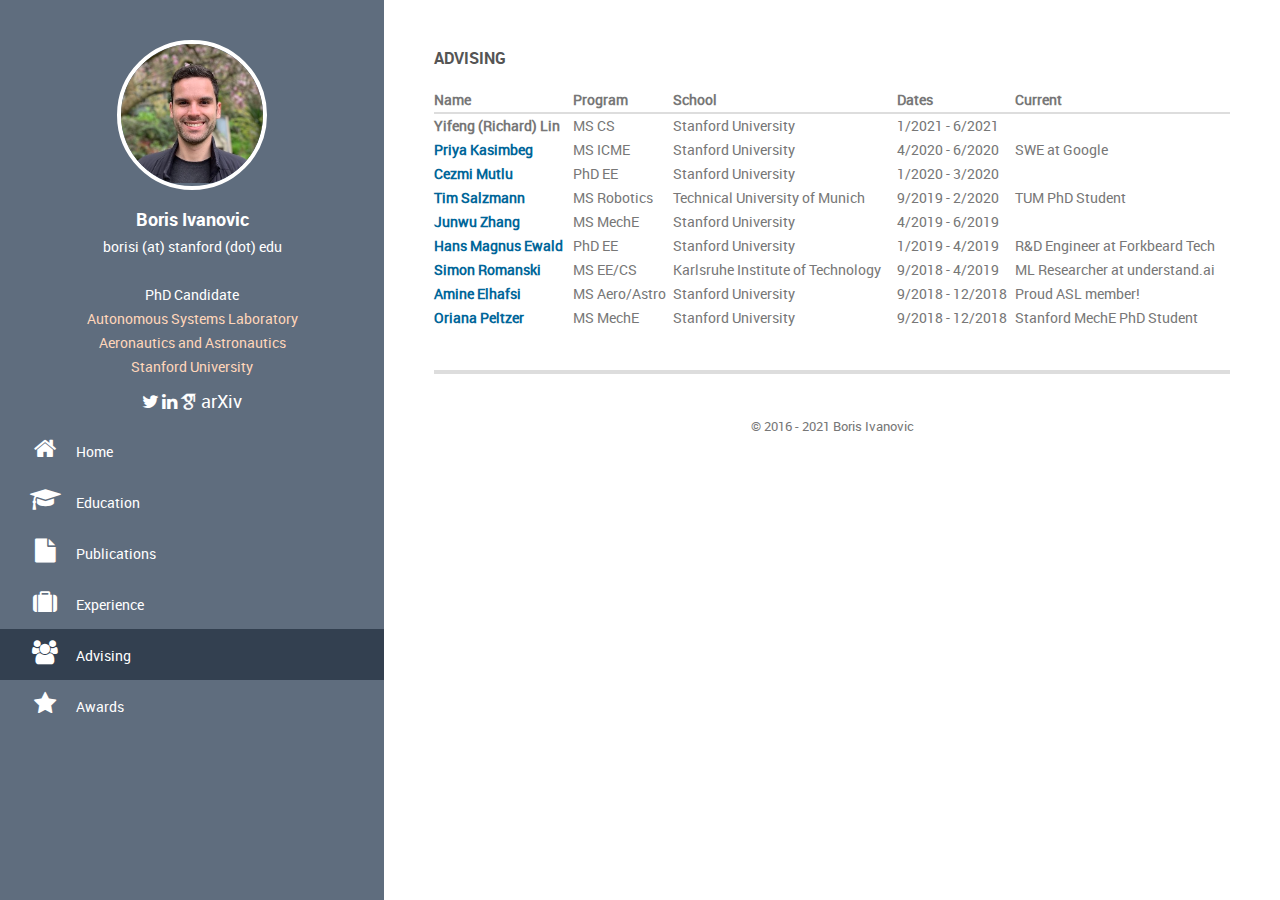
==== advising.html @ b4124443 "Updates before NVIDIA application." ====
<!DOCTYPE html>
<!--[if lt IE 7]>      <html class="no-js lt-ie9 lt-ie8 lt-ie7"> <![endif]-->
<!--[if IE 7]>         <html class="no-js lt-ie9 lt-ie8"> <![endif]-->
<!--[if IE 8]>         <html class="no-js lt-ie9"> <![endif]-->
<!--[if gt IE 8]><!--> <html class="no-js"> <!--<![endif]-->
    <head>
        <meta charset="utf-8">
        <meta http-equiv="X-UA-Compatible" content="IE=edge">
        <title>Boris Ivanovic | Advising</title>
        <meta name="description" content="">
        <!--
    	Volton Template
    	http://www.templatemo.com/tm-441-volton
        -->
        <meta name="viewport" content="width=device-width, initial-scale=1">

        <link rel="stylesheet" href="css/normalize.css">
        <link rel="stylesheet" href="css/font-awesome.css">
        <link rel="stylesheet" href="css/academicons.css">
        <link rel="stylesheet" href="css/bootstrap.min.css">
        <link rel="stylesheet" href="css/templatemo-style.css">

        <link rel="apple-touch-icon" sizes="180x180" href="/apple-touch-icon.png?v=9ByQ8gbazn">
        <link rel="icon" type="image/png" sizes="32x32" href="/favicon-32x32.png?v=9ByQ8gbazn">
        <link rel="icon" type="image/png" sizes="16x16" href="/favicon-16x16.png?v=9ByQ8gbazn">
        <link rel="manifest" href="/manifest.json?v=9ByQ8gbazn">
        <link rel="mask-icon" href="/safari-pinned-tab.svg?v=9ByQ8gbazn" color="#8c1515">
        <link rel="shortcut icon" href="/favicon.ico?v=9ByQ8gbazn">
        <meta name="msapplication-TileColor" content="#8c1515">
        <meta name="msapplication-TileImage" content="/mstile-144x144.png?v=9ByQ8gbazn">
        <meta name="theme-color" content="#ffffff">

        <script src="js/vendor/modernizr-2.6.2.min.js"></script>
        <script>
            (function(i,s,o,g,r,a,m){i['GoogleAnalyticsObject']=r;i[r]=i[r]||function(){
            (i[r].q=i[r].q||[]).push(arguments)},i[r].l=1*new Date();a=s.createElement(o),
            m=s.getElementsByTagName(o)[0];a.async=1;a.src=g;m.parentNode.insertBefore(a,m)
            })(window,document,'script','https://www.google-analytics.com/analytics.js','ga');

            ga('create', 'UA-88631709-1', 'auto');
            ga('send', 'pageview');
        </script>
    </head>
    <body>
        <!--[if lt IE 7]>
            <p class="browsehappy">You are using an <strong>outdated</strong> browser. Please <a href="http://browsehappy.com/">upgrade your browser</a> to improve your experience.</p>
        <![endif]-->

        <div class="responsive-header visible-xs visible-sm">
            <div class="container">
                <div class="row" style="margin-right: 0px">
                    <div class="col-md-12">
                        <div class="top-section">
                            <div class="profile-image">
                                <img src="img/profile.jpg" alt="Boris">
                            </div>
                            <div class="profile-content">
                                <h3 class="profile-title">Boris Ivanovic</h3>
                                <p class="profile-description">borisi (at) stanford (dot) edu</p>
                                <p class="profile-description">Aero/Astro PhD Candidate @ Stanford University</p>
                                <div class="social-icons">
                                    <ul>
                                        <li><a href="https://twitter.com/iamborisi" target="_blank"><i class="fa fa-twitter"></i></a></li>
                                        <li><a href="https://www.linkedin.com/in/boris-ivanovic-a3103064" target="_blank"><i class="fa fa-linkedin"></i></a></li>
                                        <li><a href="https://scholar.google.com/citations?user=ey9AQcEAAAAJ" target="_blank"><i class="ai ai-google-scholar"></i></a></li>
                                        <li><a href="https://arxiv.org/a/ivanovic_b_1" target="_blank">arXiv</a></li>
                                    </ul>
                                </div> <!-- .social-icons -->
                            </div>
                        </div>
                    </div>
                </div>
                <a href="#" class="toggle-menu"><i class="fa fa-bars"></i></a>
                <div class="main-navigation responsive-menu">
                    <ul class="navigation">
                        <li><a href="index.html"><i class="fa fa-home fa-fw"></i>Home</a></li>
                        <li><a href="education.html"><i class="fa fa-graduation-cap fa-fw"></i>Education</a></li>
                        <li><a href="publications.html"><i class="fa fa-file fa-fw"></i>Publications</a></li>
                        <li><a href="experience.html"><i class="fa fa-suitcase fa-fw"></i>Experience</a></li>
                        <li><a href="advising.html"><i class="fa fa-users fa-fw"></i>Advising</a></li>
                        <li><a href="awards.html"><i class="fa fa-star fa-fw"></i>Awards</a></li>
                    </ul>
                </div>
            </div>
        </div>

        <!-- SIDEBAR -->
        <div class="sidebar-menu hidden-xs hidden-sm">
            <div class="top-section">
                <div class="profile-image">
                    <img src="img/profile.jpg" alt="Boris">
                </div>
                <h3 class="profile-title">Boris Ivanovic</h3>
                <p class="profile-description">borisi (at) stanford (dot) edu</p>
                <p class="profile-description"><br /></p>
                <p class="profile-description">PhD Candidate</p>
                <p class="profile-description"><a href="http://asl.stanford.edu/" target="_blank">Autonomous Systems Laboratory</a></p>
                <p class="profile-description"><a href="https://aa.stanford.edu" target="_blank">Aeronautics and Astronautics</a></p>
                <p class="profile-description"><a href="https://www.stanford.edu" target="_blank">Stanford University</a></p>
            </div> <!-- top-section -->
            <div class="social-icons">
                <ul>
                    <li><a href="https://twitter.com/iamborisi" target="_blank"><i class="fa fa-twitter"></i></a></li>
                    <li><a href="https://www.linkedin.com/in/boris-ivanovic-a3103064" target="_blank"><i class="fa fa-linkedin"></i></a></li>
                    <li><a href="https://scholar.google.com/citations?user=ey9AQcEAAAAJ" target="_blank"><i class="ai ai-google-scholar"></i></a></li>
                    <li><a href="https://arxiv.org/a/ivanovic_b_1" target="_blank">arXiv</a></li>
                </ul>
            </div> <!-- .social-icons -->
            <div class="main-navigation">
                <ul class="navigation">
                    <li><a href="index.html"><i class="fa fa-home fa-fw"></i>Home</a></li>
                    <li><a href="education.html"><i class="fa fa-graduation-cap fa-fw"></i>Education</a></li>
                    <li><a href="publications.html"><i class="fa fa-file fa-fw"></i>Publications</a></li>
                    <li><a href="experience.html"><i class="fa fa-suitcase fa-fw"></i>Experience</a></li>
                    <li><a href="advising.html"><i class="fa fa-users fa-fw"></i>Advising</a></li>
                    <li><a href="awards.html"><i class="fa fa-star fa-fw"></i>Awards</a></li>
                </ul>
            </div> <!-- .main-navigation -->
        </div> <!-- .sidebar-menu -->

        <!-- MAIN CONTENT -->
        <div class="main-content">
            <div class="fluid-container">
                <div class="content-wrapper">
                    <!-- ADVISING -->
                    <div class="page-section" id="advising">
                    <div class="row">
                        <div class="col-md-12">
                            <h4 class="widget-title">Advising</h4>
                             <table class="advisees">
                              <tr>
                                <th>Name</th>
                                <th>Program</th>
                                <th>School</th>
                                <th>Dates</th>
                                <th>Current</th>
                              </tr>
                              <tr>
                                <th>Yifeng (Richard) Lin</th>
                                <td>MS CS</td>
                                <td>Stanford University</td>
                                <td>1/2021 - 6/2021</td>
                              </tr>
                              <tr>
                                <th><a href="https://www.linkedin.com/in/priyakasimbeg" target="_blank">Priya Kasimbeg</a></th>
                                <td>MS ICME</td>
                                <td>Stanford University</td>
                                <td>4/2020 - 6/2020</td>
                                <td>SWE at Google</td>
                              </tr>
                              <tr>
                                <th><a href="https://www.linkedin.com/in/onur-cezmi-mutlu-2178771b8" target="_blank">Cezmi Mutlu</a></th>
                                <td>PhD EE</td>
                                <td>Stanford University</td>
                                <td>1/2020 - 3/2020</td>
                              </tr>
                              <tr>
                                <th><a href="https://www.linkedin.com/in/timsalzmann" target="_blank">Tim Salzmann</a></th>
                                <td>MS Robotics</td>
                                <td>Technical University of Munich</td>
                                <td>9/2019 - 2/2020</td>
                                <td>TUM PhD Student</td>
                              </tr>
                              <tr>
                                <th><a href="https://www.linkedin.com/in/junwuzhang" target="_blank">Junwu Zhang</a></th>
                                <td>MS MechE</td>
                                <td>Stanford University</td>
                                <td>4/2019 - 6/2019</td>
                              </tr>
                              <tr>
                                <th><a href="https://www.linkedin.com/in/hans-magnus-e-ewald" target="_blank">Hans Magnus Ewald</a></th>
                                <td>PhD EE</td>
                                <td>Stanford University</td>
                                <td>1/2019 - 4/2019</td>
                                <td>R&D Engineer at Forkbeard Tech</td>
                              </tr>
                              <tr>
                                <th><a href="https://www.linkedin.com/in/simon-romanski" target="_blank">Simon Romanski</a></th>
                                <td>MS EE/CS</td>
                                <td>Karlsruhe Institute of Technology</td>
                                <td>9/2018 - 4/2019</td>
                                <td>ML Researcher at understand.ai</td>
                              </tr>
                              <tr>
                                <th><a href="http://asl.stanford.edu/people/amine-elhafsi" target="_blank">Amine Elhafsi</a></th>
                                <td>MS Aero/Astro</td>
                                <td>Stanford University</th>
                                <td>9/2018 - 12/2018</td>
                                <td>Proud ASL member!</td>
                              </tr>
                              <tr>
                                <th><a href="https://www.linkedin.com/in/oriana-peltzer" target="_blank">Oriana Peltzer</a></th>
                                <td>MS MechE</td>
                                <td>Stanford University</td>
                                <td>9/2018 - 12/2018</td>
                                <td>Stanford MechE PhD Student</td>
                              </tr>
                            </table>
                            <hr>
                        </div>
                    </div> <!-- #ADVISING -->
                    </div>

                    <div class="row" id="footer">
                        <div class="col-md-12 text-center">
                            <p class="copyright-text">&copy; 2016 - 2021 Boris Ivanovic</p>
                        </div>
                    </div>

                </div>

            </div>
        </div>

        <script src="js/vendor/jquery-1.10.2.min.js"></script>
        <script src="js/min/plugins.min.js"></script>
        <script src="js/min/main.min.js"></script>

    </body>
</html>
---- css/academicons.css ----
/*
 *  Academicons 1.8.0 by James Walsh - https://github.com/jpswalsh
 *  Fonts generated using the IcoMoon app - http://icomoon.io/app
 *  Square icons designed to be used alongside Font Awesome square icons - https://fortawesome.github.io/Font-Awesome/
 *  Licenses - Font: SIL OFL 1.1, CSS: MIT License
 */
@font-face {
    font-family: 'Academicons';
    src:url('../fonts/academicons.eot?v=1.8.0');
    src:url('../fonts/academicons.eot?v=1.8.0') format('embedded-opentype'),
        url('../fonts/academicons.ttf?v=1.8.0') format('truetype'),
        url('../fonts/academicons.woff?v=1.8.0') format('woff'),
        url('../fonts/academicons.svg?v=1.8.0#academicons') format('svg');
    font-weight: normal;
    font-style: normal;
}
.ai {
	display:inline-block;
	font:normal normal normal 14px/1 Academicons;
	font-size:inherit;
	text-rendering:auto;
	-webkit-font-smoothing:antialiased;
	-moz-osx-font-smoothing:grayscale;
}
.ai-academia:before {
  content: "\e800";
}
.ai-academia-square:before {
  content: "\e801";
}
.ai-acclaim:before {
  content: "\e802";
}
.ai-acclaim-square:before {
  content: "\e803";
}
.ai-acm:before {
  content: "\e804";
}
.ai-acm-square:before {
  content: "\e805";
}
.ai-ads:before {
  content: "\e806";
}
.ai-ads-square:before {
  content: "\e807";
}
.ai-arxiv:before {
  content: "\e808";
}
.ai-arxiv-square:before {
  content: "\e809";
}
.ai-biorxiv:before {
  content: "\e810";
}
.ai-biorxiv-square:before {
  content: "\e811";
}
.ai-ceur:before {
  content: "\e812";
}
.ai-ceur-box:before {
  content: "\e813";
}
.ai-courser:before {
  content: "\e814";
}
.ai-courser-square:before {
  content: "\e815";
}
.ai-dataverse:before {
  content: "\e816";
}
.ai-dataverse-box:before {
  content: "\e817";
}
.ai-dblp:before {
  content: "\e818";
}
.ai-dblp-square:before {
  content: "\e819";
}
.ai-depsy:before {
  content: "\e820";
}
.ai-depsy-square:before {
  content: "\e821";
}
.ai-doi:before {
  content: "\e822";
}
.ai-doi-square:before {
  content: "\e823";
}
.ai-dryad:before {
  content: "\e824";
}
.ai-dryad-square:before {
  content: "\e825";
}
.ai-figshare:before {
  content: "\e826";
}
.ai-figshare-square:before {
  content: "\e827";
}
.ai-google-scholar:before {
  content: "\e828";
}
.ai-google-scholar-square:before {
  content: "\e829";
}
.ai-ieee:before {
  content: "\e830";
}
.ai-ieee-square:before {
  content: "\e831";
}
.ai-impactstory:before {
  content: "\e832";
}
.ai-impactstory-square:before {
  content: "\e833";
}
.ai-inspire:before {
  content: "\e834";
}
.ai-inspire-square:before {
  content: "\e835";
}
.ai-mendeley:before {
  content: "\e836";
}
.ai-mendeley-square:before {
  content: "\e837";
}
.ai-open-access:before {
  content: "\e838";
}
.ai-open-access-square:before {
  content: "\e839";
}
.ai-orcid:before {
  content: "\e840";
}
.ai-orcid-square:before {
  content: "\e841";
}
.ai-osf:before {
  content: "\e842";
}
.ai-osf-square:before {
  content: "\e843";
}
.ai-overleaf:before {
  content: "\e844";
}
.ai-overleaf-square:before {
  content: "\e845";
}
.ai-philpapers:before {
  content: "\e846";
}
.ai-philpapers-square:before {
  content: "\e847";
}
.ai-piazza:before {
  content: "\e848";
}
.ai-piazza-square:before {
  content: "\e849";
}
.ai-publons:before {
  content: "\e850";
}
.ai-publons-square:before {
  content: "\e851";
}
.ai-pubmed:before {
  content: "\e852";
}
.ai-pubmed-square:before {
  content: "\e853";
}
.ai-researchgate:before {
  content: "\e854";
}
.ai-researchgate-square:before {
  content: "\e855";
}
.ai-scirate:before {
  content: "\e856";
}
.ai-scirate-square:before {
  content: "\e857";
}
.ai-springer:before {
  content: "\e858";
}
.ai-springer-square:before {
  content: "\e859";
}
.ai-zotero:before {
  content: "\e860";
}
.ai-zotero-square:before {
  content: "\e861";
}
/*  Duplication of the FontAwesome style classes using 'ai' in place of 'fa'. */
.ai-lg {
  font-size: 1.33333333em;
  line-height: 0.75em;
  vertical-align: -15%;
}
.ai-2x {
  font-size: 2em;
}
.ai-3x {
  font-size: 3em;
}
.ai-4x {
  font-size: 4em;
}
.ai-5x {
  font-size: 5em;
}
.ai-fw {
  width: 1.28571429em;
  text-align: center;
}
.ai-ul {
  padding-left: 0;
  margin-left: 2.14285714em;
  list-style-type: none;
}
.ai-ul > li {
  position: relative;
}
.ai-li {
  position: absolute;
  left: -2.14285714em;
  width: 2.14285714em;
  top: 0.14285714em;
  text-align: center;
}
.ai-li.fa-lg {
  left: -1.85714286em;
}
.ai-border {
  padding: .2em .25em .15em;
  border: solid 0.08em #eeeeee;
  border-radius: .1em;
}
.ai-pull-left {
  float: left;
}
.ai-pull-right {
  float: right;
}
.ai.fa-pull-left {
  margin-right: .3em;
}
.ai.fa-pull-right {
  margin-left: .3em;
}
/*  
 *  Repeat of the FontAwesome style classes to prevent override if academicons.css
 *  is called after font-awesome.css.
 */
.fa-lg {
  font-size: 1.33333333em;
  line-height: 0.75em;
  vertical-align: -15%;
}
.fa-2x {
  font-size: 2em;
}
.fa-3x {
  font-size: 3em;
}
.fa-4x {
  font-size: 4em;
}
.fa-5x {
  font-size: 5em;
}
.fa-fw {
  width: 1.28571429em;
  text-align: center;
}
.fa-ul {
  padding-left: 0;
  margin-left: 2.14285714em;
  list-style-type: none;
}
.fa-ul > li {
  position: relative;
}
.fa-li {
  position: absolute;
  left: -2.14285714em;
  width: 2.14285714em;
  top: 0.14285714em;
  text-align: center;
}
.fa-li.fa-lg {
  left: -1.85714286em;
}
.fa-border {
  padding: .2em .25em .15em;
  border: solid 0.08em #eeeeee;
  border-radius: .1em;
}
.fa-pull-left {
  float: left;
}
.fa-pull-right {
  float: right;
}
.fa.fa-pull-left {
  margin-right: .3em;
}
.fa.fa-pull-right {
  margin-left: .3em;
}
---- css/templatemo-style.css ----
/*

Volton Template

http://www.templatemo.com/tm-441-volton

*/

@font-face {
  font-family: 'robotolight';
  src: url("../fonts/Roboto-Light-webfont.eot");
  src: url("../fonts/Roboto-Light-webfont.eot?#iefix") format("embedded-opentype"), url("../fonts/Roboto-Light-webfont.woff") format("woff"), url("../fonts/Roboto-Light-webfont.ttf") format("truetype"), url("../fonts/Roboto-Light-webfont.svg#robotolight") format("svg");
  font-weight: normal;
  font-style: normal;
}
@font-face {
  font-family: 'robotoregular';
  src: url("../fonts/Roboto-Regular-webfont.eot");
  src: url("../fonts/Roboto-Regular-webfont.eot?#iefix") format("embedded-opentype"), url("../fonts/Roboto-Regular-webfont.woff") format("woff"), url("../fonts/Roboto-Regular-webfont.ttf") format("truetype"), url("../fonts/Roboto-Regular-webfont.svg#robotoregular") format("svg");
  font-weight: normal;
  font-style: normal;
}
@font-face {
  font-family: 'robotobold';
  src: url("../fonts/Roboto-Bold-webfont.eot");
  src: url("../fonts/Roboto-Bold-webfont.eot?#iefix") format("embedded-opentype"), url("../fonts/Roboto-Bold-webfont.woff") format("woff"), url("../fonts/Roboto-Bold-webfont.ttf") format("truetype"), url("../fonts/Roboto-Bold-webfont.svg#robotobold") format("svg");
  font-weight: normal;
  font-style: normal;
}
/*---------------------------------------------------------
 1. Reset
-------------------------------------------------------- */
html, body, div, span, applet, object, iframe, h1, h2, h3, h4, h5, h6, p, blockquote, pre, a, abbr, acronym, address, big, cite, code, del, dfn, em, img, ins, kbd, q, s, samp, small, strike, strong, sub, sup, tt, var, b, u, i, center, dl, dt, dd, ol, ul, li, fieldset, form, label, legend, table, caption, tbody, tfoot, thead, tr, th, td, article, aside, canvas, details, embed, figure, figcaption, footer, header, hgroup, menu, nav, output, ruby, section, summary, time, mark, audio, video {
  margin: 0;
  padding: 0;
  border: 0;
  font-size: 100%;
  vertical-align: baseline;
}

.blue {
	color: #06C;
}

.green {
	color: #090;
}

.blue-grey {
  color: #5f6d7e;
}

main {
  display: block;
}

body {
  line-height: 1;
}

ol,
ul {
  list-style: none;
}

blockquote,
q {
  quotes: none;
}

blockquote:before,
blockquote:after {
  content: '';
  content: none;
}

table {
  border-collapse: collapse;
  border-spacing: 0;
}

html {
  font-size: 100%;
  -webkit-text-size-adjust: 100%;
  -ms-text-size-adjust: 100%;
}

a:focus {
  outline: none;
}

article,
aside,
details,
figcaption,
figure,
footer,
header,
hgroup,
nav,
section {
  display: block;
}

audio,
canvas,
video {
  display: inline-block;
  *display: inline;
  *zoom: 1;
}

audio:not([controls]) {
  display: none;
}

sub,
sup {
  line-height: 0;
  position: relative;
  vertical-align: baseline;
}

sup {
  top: -.5em;
}

sub {
  bottom: -.25em;
}

img {
  border: 0;
  -ms-interpolation-mode: bicubic;
}

button,
input,
select,
textarea {
  font-size: 100%;
  margin: 0;
  vertical-align: baseline;
  *vertical-align: middle;
}

button,
input {
  line-height: normal;
  *overflow: visible;
}

button::-moz-focus-inner,
input::-moz-focus-inner {
  border: 0;
  padding: 0;
}

button,
input[type="button"],
input[type="reset"],
input[type="submit"] {
  cursor: pointer;
  -webkit-appearance: button;
}

input[type="search"] {
  -webkit-appearance: textfield;
}

input[type="search"]:-webkit-search-decoration {
  -webkit-appearance: none;
}

textarea {
  overflow: auto;
  vertical-align: top;
}

/*---------------------------------------------------------
 2. Basic Style
-------------------------------------------------------- */
b.paper-title {
  color: #cb8c1e;
}

body {
  font-size: 14px;
  line-height: 24px;
  color: #777777;
  font-family: 'robotoregular';
  overflow-x: hidden;
}

a {
  color: #006699;
  -webkit-transition: all 150ms ease-in-out;
  -moz-transition: all 150ms ease-in-out;
  -ms-transition: all 150ms ease-in-out;
  -o-transition: all 150ms ease-in-out;
  transition: all 150ms ease-in-out;
  text-decoration: none !important;
}
a:hover {
  color: #555555;
}

h1, h2, h3, h4, h5 {
  color: #555555;
}

::-webkit-input-placeholder {
  color: #999999;
}

:-moz-placeholder {
  /* Firefox 18- */
  color: #999999;
}

::-moz-placeholder {
  /* Firefox 19+ */
  color: #999999;
}

:-ms-input-placeholder {
  color: #999999;
}

.main-content,
.banner-bg {
  float: right;
  width: 77%;
}
.banner-bg .fa-angle-right {
  color: #00ff00;
}
@media screen and (max-width: 1290px) {
  .main-content,
  .banner-bg {
    width: 70%;
  }
}
@media screen and (max-width: 992px) {
  .main-content,
  .banner-bg {
    width: 100%;
  }
}

.content-wrapper {
  padding: 0 50px 0 50px;
}
@media screen and (max-width: 992px) {
  .content-wrapper {
    padding: 0 30px;
  }
}

h4.widget-title {
  font-size: 16px;
  font-family: 'robotobold';
  text-transform: uppercase;
  margin-bottom: 20px;
}

h5.widget-title {
  font-size: 14px;
  font-family: 'robotobold';
  margin-bottom: 20px;
}

hr {
  position: relative;
  outline: 0;
  border: 0;
  width: 100%;
  height: 4px;
  background: #dddddd;
  margin-top: 40px;
  margin-bottom: 0;
}

.page-section {
  padding-top: 50px;
}

/*---------------------------------------------------------
 3. Header
-------------------------------------------------------- */
.sidebar-menu {
  float: left;
  width: 23%;
  height: 100%;
  position: fixed;
  background-color: #5f6d7e;
  color: white;
  overflow-y: auto;
}
@media screen and (max-width: 1290px) {
  .sidebar-menu {
    overflow-y: auto;
    width: 30%;
  }
}

.top-section {
  padding: 40px;
  padding-bottom: 10px;
  text-align: center;
}

.profile-image {
  width: 150px;
  height: 150px;
  border: 4px solid white;
  -webkit-border-radius: 75px;
  border-radius: 75px;
  overflow: hidden;
  margin-bottom: 20px;
  margin-left: auto;
  margin-right: auto;
}
.profile-image img {
  width: 100%;
}

h3.profile-title {
  margin-bottom: 5px;
  color: white;
  font-size: 18px;
  font-family: 'robotobold';
}

.main-navigation {
  margin: 10px 0;
}
.main-navigation li {
  display: block;
}
.main-navigation li.highlight {
  background: #334050;
}
.main-navigation li a {
  padding: 12px;
  padding-right: 0px;
  padding-left: 30px;
  display: block;
  color: white;
  font-size: 14px;
}
.main-navigation li a i {
  margin-right: 15px;
  font-size: 24px;
}
.main-navigation li a:hover {
  background: #414E5E;
}
.main-navigation li a.active {
  background: #495461;
}
.main-navigation li a.active:hover {
  background: #495461;
}

.social-icons {
  display: block;
  padding: 0px 40px;
  text-align: center;
}
.social-icons li {
  display: inline-block;
}
.top-section a {
  color: #ffd6ba;
}
.top-section a:hover {
  color: #282e35;
}
.social-icons a {
  font-size: 18px;
  color: white;
}
.social-icons a:hover {
  color: #282e35;
}

.ai-google-scholar {
  -webkit-text-stroke: 0.5px;
}

.ai-arxiv {
  -webkit-text-stroke: 0.5px;
}

.container {
  padding-left: 0px;
  padding-right: 0px;
  width: 100%;
}

.responsive-header {
  background: #5f6d7e;
  text-align: center;
}
@media screen and (max-width: 992px) {
  .responsive-header .main-navigation {
    margin-top: 10px;
    display: none;
  }
}
@media screen and (max-width: 992px) {
  .responsive-header p {
    color: white;
  }
}
@media screen and (max-width: 992px) {
  .responsive-header .profile-image {
    float: left;
    width: 100px;
    height: 100px;
    -webkit-border-radius: 50px;
    border-radius: 50px;
    overflow: hidden;
    margin-right: 30px;
  }
  .responsive-header .profile-content {
    text-align: left;
    margin-top: 5px;
    overflow: hidden;
  }
  .responsive-header .social-icons {
    text-align: left;
    padding: 0px;
  }
}

@media screen and (max-width: 992px) {
  .top-section {
    padding-bottom: 0;
  }
}

@media screen and (max-width: 992px) {
  .main-navigation a {
    padding: 10px;
  }
  .main-navigation a.active {
    background: #5f6d7e !important;
  }
  .main-navigation a:hover {
    background: #5f6d7e !important;
  }
}

.toggle-menu {
  width: 100%;
  display: block;
  padding: 20px;
  margin-top: 30px;
  background: #6cc0f7;
  color: white;
  font-size: 18px;
}
.toggle-menu:hover {
  color: white;
}

/*---------------------------------------------------------
 4. Main Content
-------------------------------------------------------- */
/*------ link underlines ------*/
/*.stanford-red-underline {
  text-decoration: none;
  display: inline-table;
  color: inherit;
}

.stanford-red-underline:hover {
  background-color: rgba(200, 21, 21, 0.3);
}

.stanford-red-underline:after {
  content: "";
  border-bottom: 0.1em solid rgb(200, 21, 21);
  display: table-caption;
  caption-side: bottom;
  position: relative;
  margin-top:-0.05em;
}

.ai-blue-underline {
  text-decoration: none;
  display: inline-table;
  color: inherit;
}

.ai-blue-underline:hover {
  background-color: rgba(21, 162, 214, 0.3);
}

.ai-blue-underline:after {
  content: "";
  border-bottom: 0.1em solid rgb(21, 162, 214);
  display: table-caption;
  caption-side: bottom;
  position: relative;
  margin-top:-0.05em;
}

.uoft-blue-underline {
  text-decoration: none;
  display: inline-table;
  color: inherit;
}

.uoft-blue-underline:hover {
  background-color: rgba(4, 48, 150, 0.1);
}

.uoft-blue-underline:after {
  content: "";
  border-bottom: 0.15em solid rgb(4, 48, 150);
  display: table-caption;
  caption-side: bottom;
  position: relative;
  margin-top:-0.25em;
}

.amazon-orange-underline {
  text-decoration: none;
  display: inline-table;
  color: inherit;
}

.amazon-orange-underline:hover {
  background-color: rgba(248, 152, 29, 0.15);
}

.amazon-orange-underline:after {
  content: "";
  border-bottom: 0.15em solid rgb(248, 152, 29);
  display: table-caption;
  caption-side: bottom;
  position: relative;
  margin-top:-0.25em;
}

.eth-blue-underline {
  text-decoration: none;
  display: inline-table;
  color: inherit;
}

.eth-blue-underline:hover {
  background-color: rgba(31, 117, 254, 0.1);
}

.eth-blue-underline:after {
  content: "";
  border-bottom: 0.15em solid rgb(31, 117, 254);
  display: table-caption;
  caption-side: bottom;
  position: relative;
  margin-top:-0.25em;
}*/

/*------ banner ------ */
.banner-bg {
  padding: 60px 80px;
  position: relative;
  background: black;
  background-repeat: no-repeat;
  background-position: center;
  background-size: cover;
  z-index: 2;
}

.banner-overlay {
  position: absolute;
  width: 100%;
  height: 100%;
  background: rgba(95, 109, 126, 0.4);
  top: 0;
  left: 0;
  z-index: 3;
}

.banner-overlay img {
  height: 100%;
  opacity: 0.3;
  object-fit: cover;
  width: 100%;
  height:100%;
}

.welcome-text {
  position: relative;
  z-index: 4;
}
.welcome-text h2 {
  font-size: 42px;
  font-family: 'robotobold';
  color: white;
  margin-bottom: 30px;
}
.welcome-text h5 {
  font-size: 22px;
  color: white;
}

.welcome-text a {
  color: white;
}

/*------ updates ------- */
#updates {
  padding-bottom: 1px;
  margin-bottom: 40px;
  background: #FFD6BA;
  border-radius: 10px;
}

#updates .widget-title {
  padding-top: 10px;
  color: #444444;
}

#updates .update-date {
  width: 120px;
}

#updates td {
  padding-bottom: 4px;
  color: #555555;
}

/*------ about us ------ */
.about-image {
  overflow: hidden;
  border: 4px solid #dddddd;
  margin-bottom: 40px;
}
.about-image img {
  width: 100%;
  display: block;
}

/*----- life item ---- */
.life-item {
  margin-bottom: 20px;

  display: flex;
  align-items: center;
}

.life-item-img {
  width: 50px;
  float: left;
  align-self: flex-start;
}

.life-item-img img {
  max-width: 100%;
  display: block;
}

.life-item-pub-img {
  width: 120px;
  float: left;
  align-self: flex-start;
}

.life-item-pub-img img {
  max-width: 100%;
  display: block;
}

.life-item-content {
  width: 90%;
  margin-left: 10px;
  display: inline-block;
}

.life-item-content span {
  float: right;
}

.life-item-content p {
  word-wrap: break-word;
}

.life-item-content ul {
  margin-left: 15px;
  list-style: disc;
}

.life-item-content table {
  width: 100%;
  margin-top: 8px;
}

.life-item-content td {
  vertical-align: middle;
  text-align: center;
}

.life-item-content img {
  max-height: 100px;
  max-width: 100%;
}

.life-item-highlight {
  color: #3D9970;
}

.life-item-title {
  display: inline-block;
}

.extra-space-loc {
  padding-top: 3px;
}

.li-separator {
  border-bottom: 1px #dddddd solid;
  margin: 15px 0% 15px 0px;
}

.bulleted {
  margin-left: 30px;
  margin-top: -10px;
  margin-bottom: 10px;
  list-style-type: disc;
}

/*------ projects ------ */
.projects-holder {
  margin-right: 0;
  margin-left: 0;
  margin-top: 40px;
}
.projects-holder .col-md-4,
.projects-holder .col-md-4 {
  padding-right: 1px;
  padding-left: 1px;
}

.project-item {
  width: 100%;
  margin-bottom: 2px;
  overflow: hidden;
  position: relative;
}
.project-item img {
  width: 100%;
  display: block;
}
.project-item:hover .project-hover {
  top: 0;
  opacity: 1;
  visibility: visible;
}

.project-hover {
  position: absolute;
  width: 100%;
  height: 100%;
  top: 40px;
  left: 0;
  background: rgba(0, 0, 0, 0.9);
  opacity: 0;
  visibility: 0;
  -webkit-transition: all 200ms linear;
  -moz-transition: all 200ms linear;
  -ms-transition: all 200ms linear;
  -o-transition: all 200ms linear;
  transition: all 200ms linear;
}
.project-hover .inside {
  position: absolute;
  width: 100%;
  left: 0;
  bottom: 0;
  padding: 30px;
}
.project-hover h5 {
  font-size: 16px;
  margin-bottom: 15px;
}
.project-hover h5 a {
  color: white;
}
.project-hover p {
  color: white;
  font-size: 13px;
  line-height: 20px;
}

/*------ contact ------ */
.contact-form {
  margin-top: 40px;
}
.contact-form input, .contact-form textarea {
  width: 100%;
  outline: 0;
  border: 1px solid #aaaaaa;
  padding: 12px;
  color: #999999;
  margin-bottom: 30px;
}
.contact-form input:focus, .contact-form textarea:focus {
  outline: 0;
}
.contact-form .button {
  width: auto;
  background: #5f6d7e;
  color: white;
  text-transform: uppercase;
  border: 0;
}

/*------ advising ------ */
.advisees {
  width: 100%;
}

.advisees tr:first-child {
  border-bottom: 2px solid #ddd;
}

/*---------------------------------------------------------
 5. Footer
-------------------------------------------------------- */
#footer p.copyright-text {
  margin: 40px 0;
  font-size: 13px;
}
#footer p.copyright-text a {
  color: #5f6d7e;
}
#footer p.copyright-text a:hover {
  color: #6cc0f7;
}
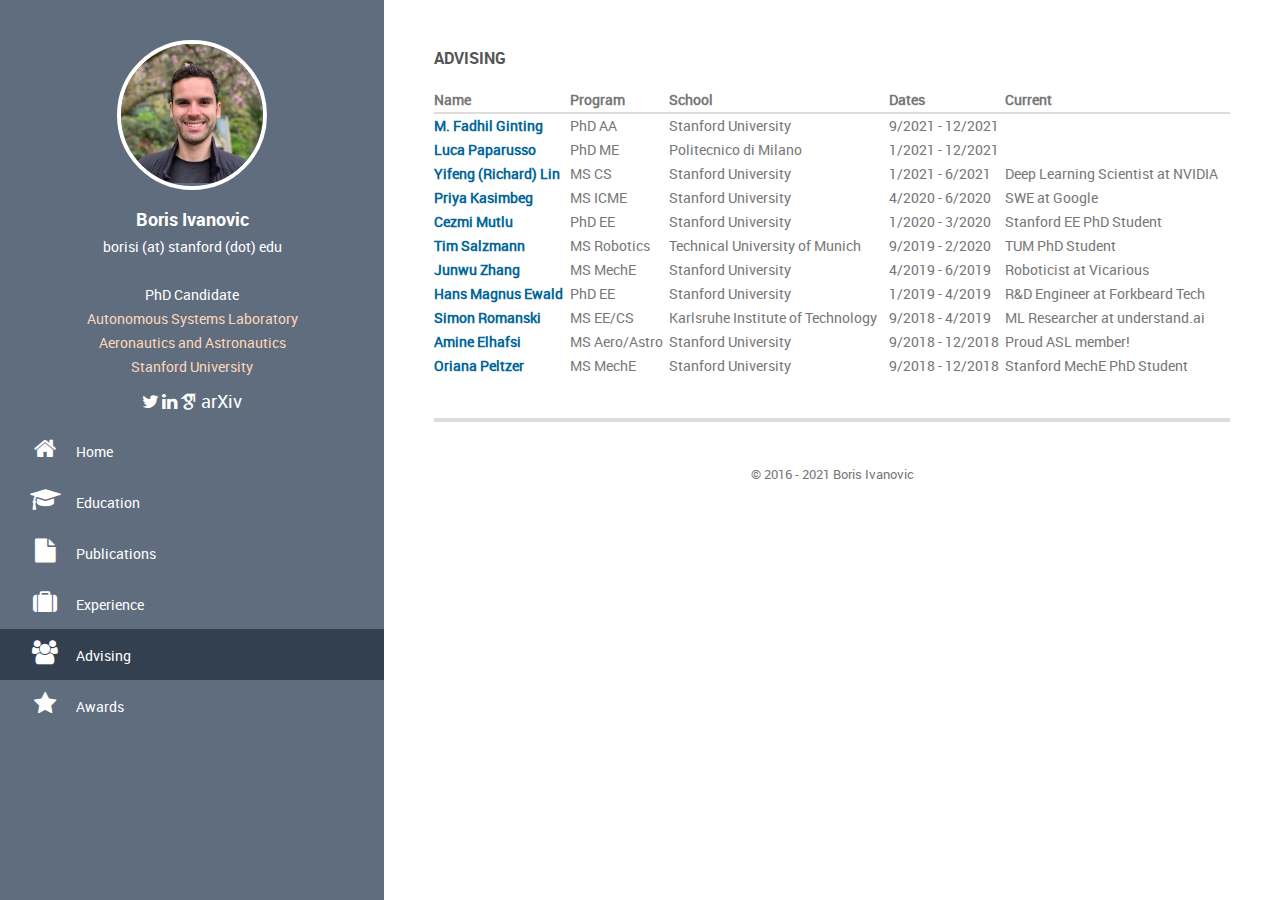
==== commit 0881dbfc: "Big update post Summer 2021." ====
--- a/advising.html
+++ b/advising.html
@@ -136,10 +136,23 @@
                                 <th>Current</th>
                               </tr>
                               <tr>
-                                <th>Yifeng (Richard) Lin</th>
+                                <th><a href="https://mfadhilgtg.github.io" target="_blank">M. Fadhil Ginting</a></th>
+                                <td>PhD AA</td>
+                                <td>Stanford University</td>
+                                <td>9/2021 - 12/2021</td>
+                              </tr>
+                              <tr>
+                                <th><a href="https://www.mecc.polimi.it/us/phd/our-phd-students/xxxv-cycle/luca-paparusso" target="_blank">Luca Paparusso</a></th>
+                                <td>PhD ME</td>
+                                <td>Politecnico di Milano</td>
+                                <td>1/2021 - 12/2021</td>
+                              </tr>
+                              <tr>
+                                <th><a href="https://www.linkedin.com/in/richardlyf" target="_blank">Yifeng (Richard) Lin</a></th>
                                 <td>MS CS</td>
                                 <td>Stanford University</td>
                                 <td>1/2021 - 6/2021</td>
+                                <td>Deep Learning Scientist at NVIDIA</td>
                               </tr>
                               <tr>
                                 <th><a href="https://www.linkedin.com/in/priyakasimbeg" target="_blank">Priya Kasimbeg</a></th>
@@ -153,6 +166,7 @@
                                 <td>PhD EE</td>
                                 <td>Stanford University</td>
                                 <td>1/2020 - 3/2020</td>
+                                <td>Stanford EE PhD Student</td>
                               </tr>
                               <tr>
                                 <th><a href="https://www.linkedin.com/in/timsalzmann" target="_blank">Tim Salzmann</a></th>
@@ -166,6 +180,7 @@
                                 <td>MS MechE</td>
                                 <td>Stanford University</td>
                                 <td>4/2019 - 6/2019</td>
+                                <td>Roboticist at Vicarious</td>
                               </tr>
                               <tr>
                                 <th><a href="https://www.linkedin.com/in/hans-magnus-e-ewald" target="_blank">Hans Magnus Ewald</a></th>
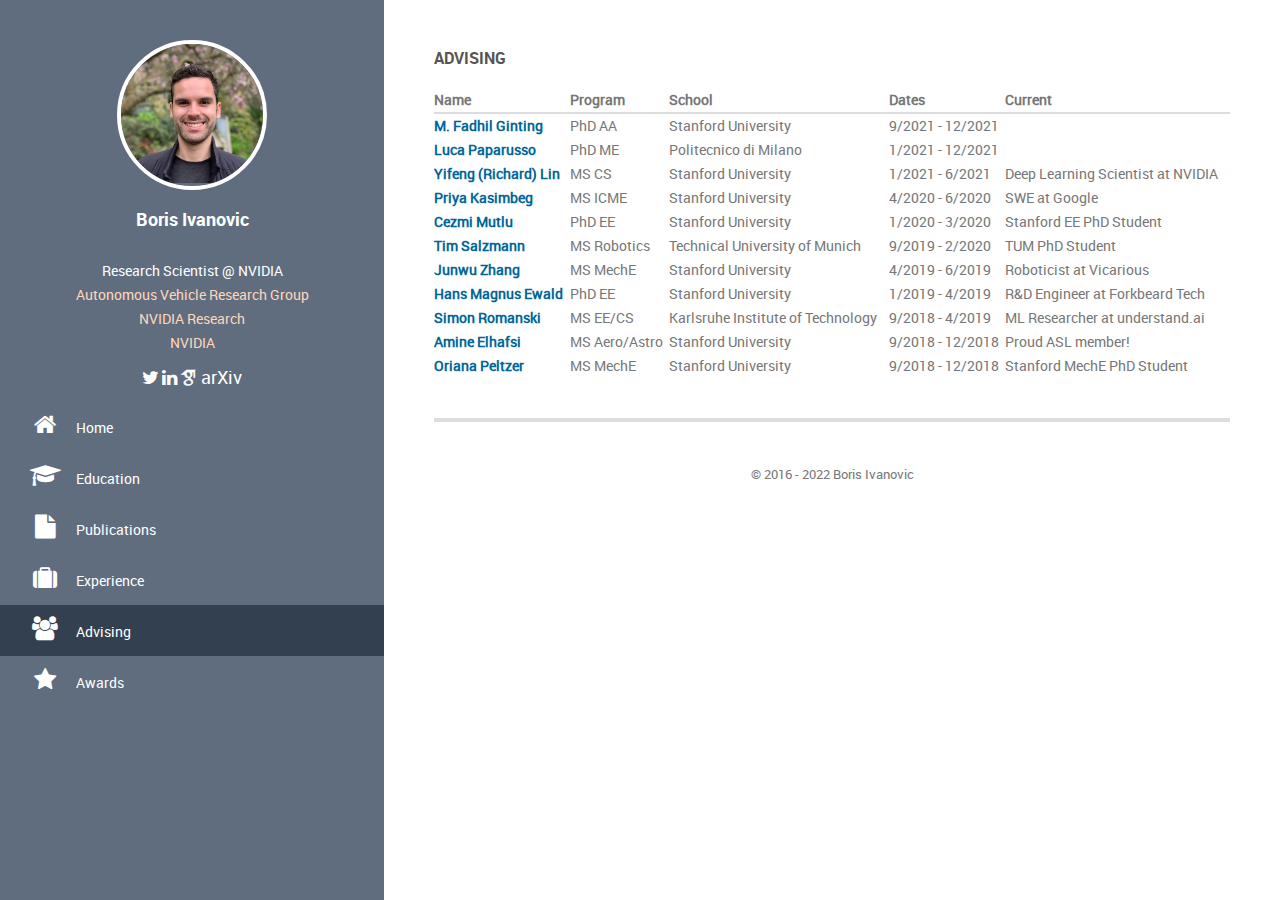
==== commit 4c3e862a: "Website update post-graduation." ====
--- a/advising.html
+++ b/advising.html
@@ -56,8 +56,8 @@
                             </div>
                             <div class="profile-content">
                                 <h3 class="profile-title">Boris Ivanovic</h3>
-                                <p class="profile-description">borisi (at) stanford (dot) edu</p>
-                                <p class="profile-description">Aero/Astro PhD Candidate @ Stanford University</p>
+                                <p class="profile-description">Research Scientist @ NVIDIA</p>
+                                <p class="profile-description"><br /></p>
                                 <div class="social-icons">
                                     <ul>
                                         <li><a href="https://twitter.com/iamborisi" target="_blank"><i class="fa fa-twitter"></i></a></li>
@@ -91,12 +91,12 @@
                     <img src="img/profile.jpg" alt="Boris">
                 </div>
                 <h3 class="profile-title">Boris Ivanovic</h3>
-                <p class="profile-description">borisi (at) stanford (dot) edu</p>
+                <!-- <p class="profile-description">borisi (at) stanford (dot) edu</p> -->
                 <p class="profile-description"><br /></p>
-                <p class="profile-description">PhD Candidate</p>
-                <p class="profile-description"><a href="http://asl.stanford.edu/" target="_blank">Autonomous Systems Laboratory</a></p>
-                <p class="profile-description"><a href="https://aa.stanford.edu" target="_blank">Aeronautics and Astronautics</a></p>
-                <p class="profile-description"><a href="https://www.stanford.edu" target="_blank">Stanford University</a></p>
+                <p class="profile-description">Research Scientist @ NVIDIA</p>
+                <p class="profile-description"><a href="https://nvr-avg.github.io/" target="_blank">Autonomous Vehicle Research Group</a></p>
+                <p class="profile-description"><a href="https://www.nvidia.com/en-us/research/" target="_blank">NVIDIA Research</a></p>
+                <p class="profile-description"><a href="https://www.nvidia.com/en-us/" target="_blank">NVIDIA</a></p>
             </div> <!-- top-section -->
             <div class="social-icons">
                 <ul>
@@ -218,7 +218,7 @@
 
                     <div class="row" id="footer">
                         <div class="col-md-12 text-center">
-                            <p class="copyright-text">&copy; 2016 - 2021 Boris Ivanovic</p>
+                            <p class="copyright-text">&copy; 2016 - 2022 Boris Ivanovic</p>
                         </div>
                     </div>
 
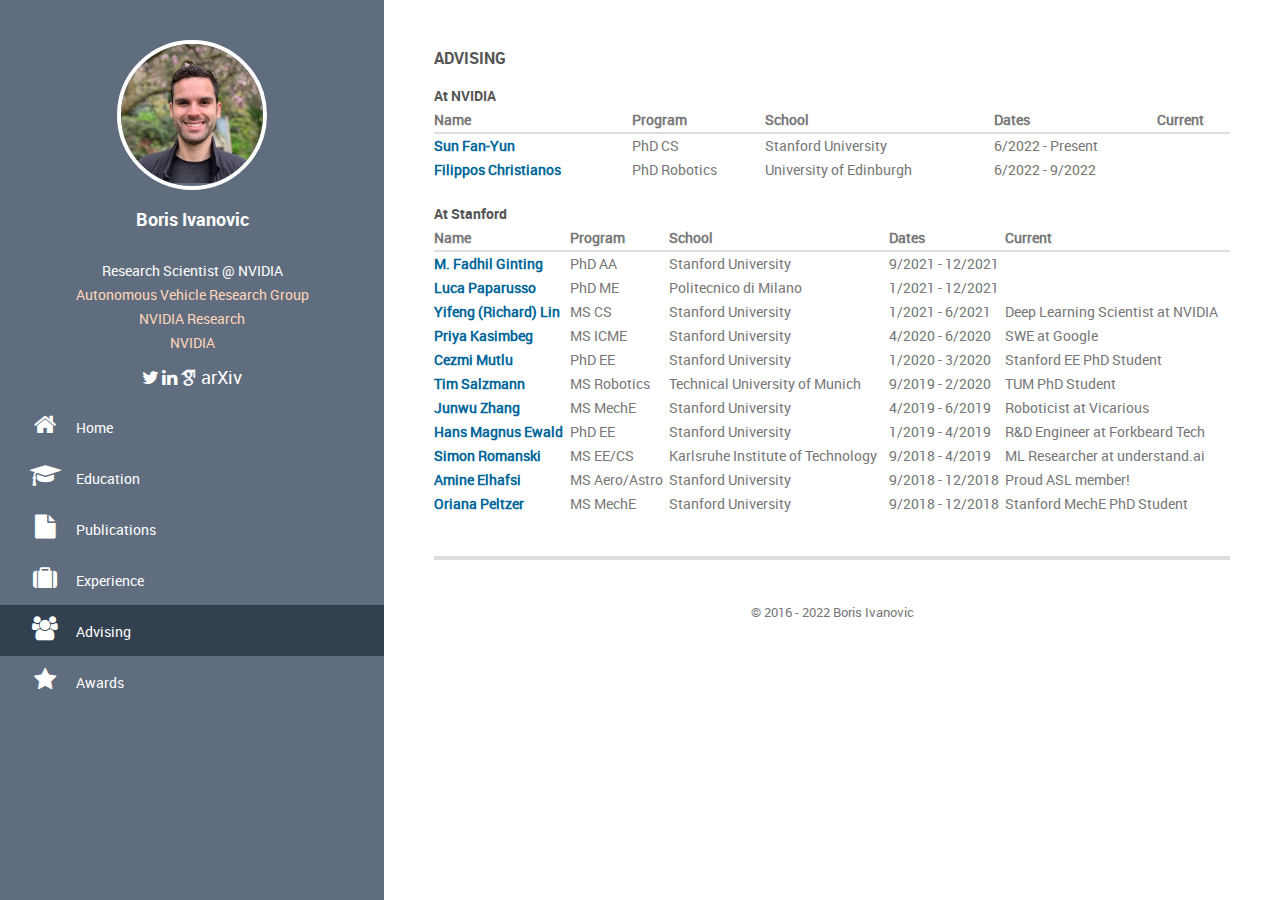
==== commit 7f0b6035: "Added video links!" ====
--- a/advising.html
+++ b/advising.html
@@ -127,7 +127,8 @@
                     <div class="row">
                         <div class="col-md-12">
                             <h4 class="widget-title">Advising</h4>
-                             <table class="advisees">
+                            <h5 class="widget-title" style="margin-bottom: 5px">At NVIDIA</h5>
+                            <table class="advisees">
                               <tr>
                                 <th>Name</th>
                                 <th>Program</th>
@@ -136,6 +137,29 @@
                                 <th>Current</th>
                               </tr>
                               <tr>
+                                <th><a href="https://fanyun-sun.github.io/" target="_blank">Sun Fan-Yun</a></th>
+                                <td>PhD CS</td>
+                                <td>Stanford University</td>
+                                <td>6/2022 - Present</td>
+                              </tr>
+                              <tr>
+                                <th><a href="https://www.fchristianos.com/" target="_blank">Filippos Christianos</a></th>
+                                <td>PhD Robotics</td>
+                                <td>University of Edinburgh</td>
+                                <td>6/2022 - 9/2022</td>
+                              </tr>
+                            </table>
+                            <br />
+                            <h5 class="widget-title" style="margin-bottom: 5px">At Stanford</h5>
+                            <table class="advisees">
+                              <tr>
+                                <th>Name</th>
+                                <th>Program</th>
+                                <th>School</th>
+                                <th>Dates</th>
+                                <th>Current</th>
+                              </tr>
+                              <tr>
                                 <th><a href="https://mfadhilgtg.github.io" target="_blank">M. Fadhil Ginting</a></th>
                                 <td>PhD AA</td>
                                 <td>Stanford University</td>
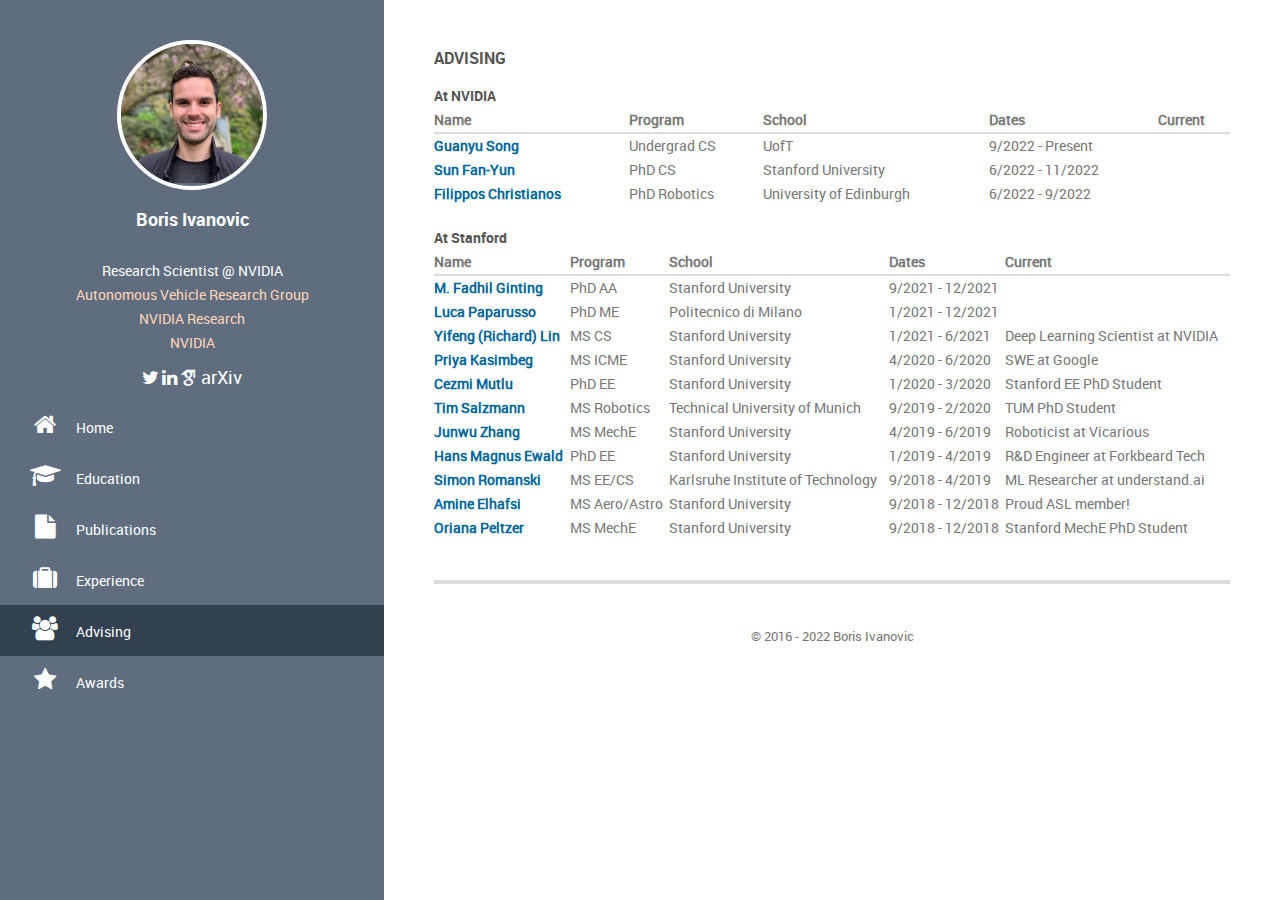
==== commit 29caf129: "Updates for Dec 2022." ====
--- a/advising.html
+++ b/advising.html
@@ -137,10 +137,16 @@
                                 <th>Current</th>
                               </tr>
                               <tr>
+                                <th><a href="https://www.linkedin.com/in/guanyu-song-a53a811ba/" target="_blank">Guanyu Song</a></th>
+                                <td>Undergrad CS</td>
+                                <td>UofT</td>
+                                <td>9/2022 - Present</td>
+                              </tr>
+                              <tr>
                                 <th><a href="https://fanyun-sun.github.io/" target="_blank">Sun Fan-Yun</a></th>
                                 <td>PhD CS</td>
                                 <td>Stanford University</td>
-                                <td>6/2022 - Present</td>
+                                <td>6/2022 - 11/2022</td>
                               </tr>
                               <tr>
                                 <th><a href="https://www.fchristianos.com/" target="_blank">Filippos Christianos</a></th>
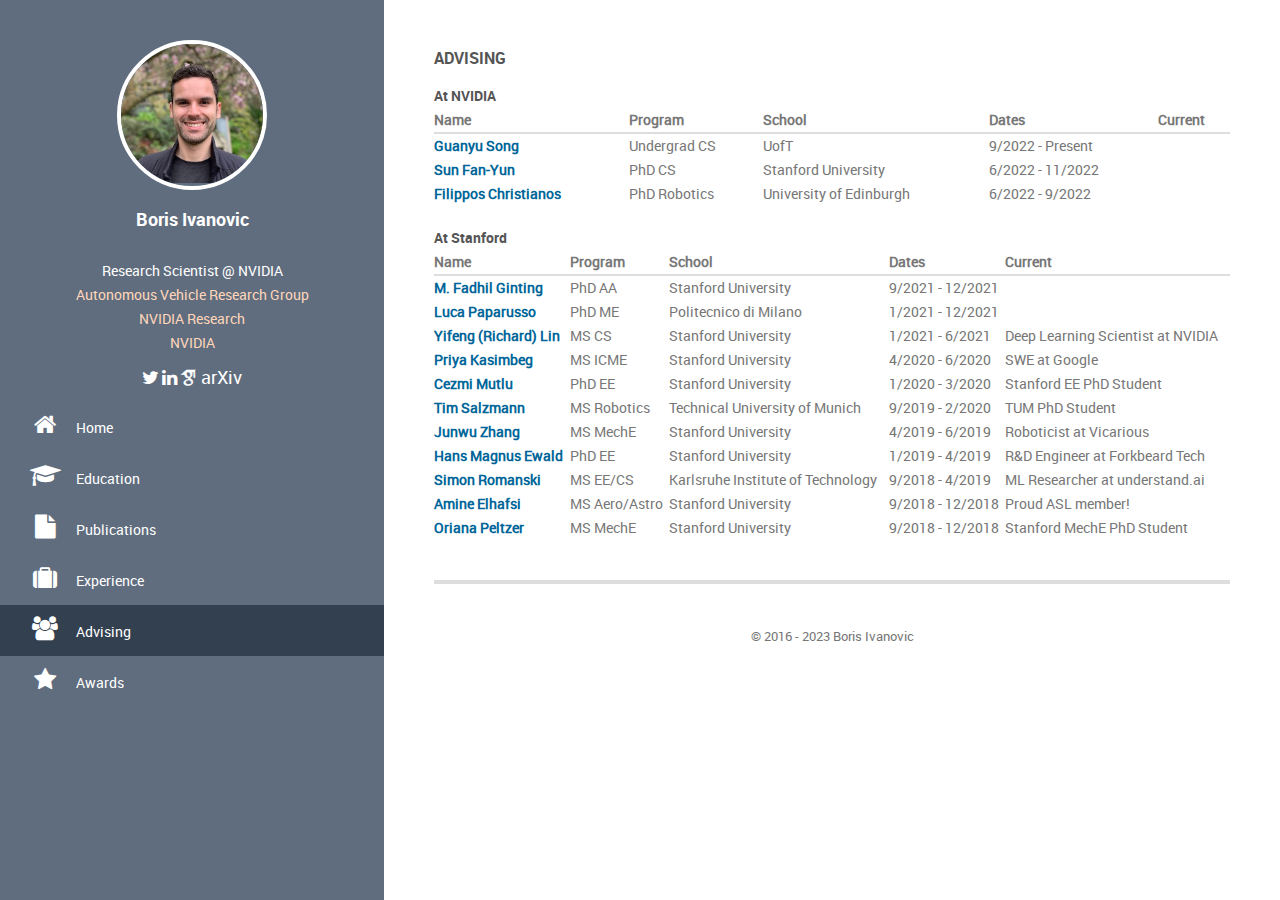
==== commit a250f640: "ICRA and ICLR update!" ====
--- a/advising.html
+++ b/advising.html
@@ -248,7 +248,7 @@
 
                     <div class="row" id="footer">
                         <div class="col-md-12 text-center">
-                            <p class="copyright-text">&copy; 2016 - 2022 Boris Ivanovic</p>
+                            <p class="copyright-text">&copy; 2016 - 2023 Boris Ivanovic</p>
                         </div>
                     </div>
 
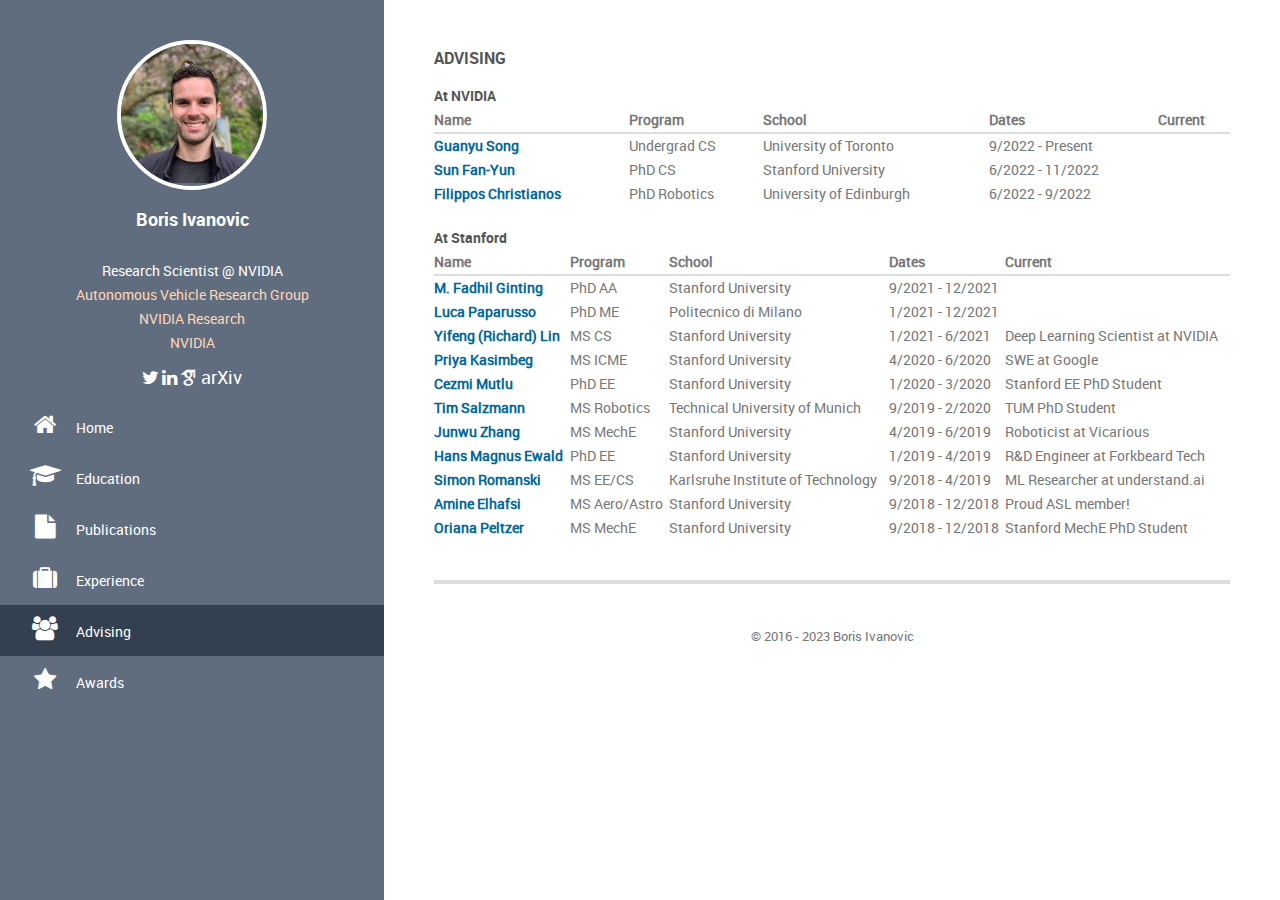
==== commit 6042fc4b: "Workshop added, CV updated." ====
--- a/advising.html
+++ b/advising.html
@@ -139,7 +139,7 @@
                               <tr>
                                 <th><a href="https://www.linkedin.com/in/guanyu-song-a53a811ba/" target="_blank">Guanyu Song</a></th>
                                 <td>Undergrad CS</td>
-                                <td>UofT</td>
+                                <td>University of Toronto</td>
                                 <td>9/2022 - Present</td>
                               </tr>
                               <tr>
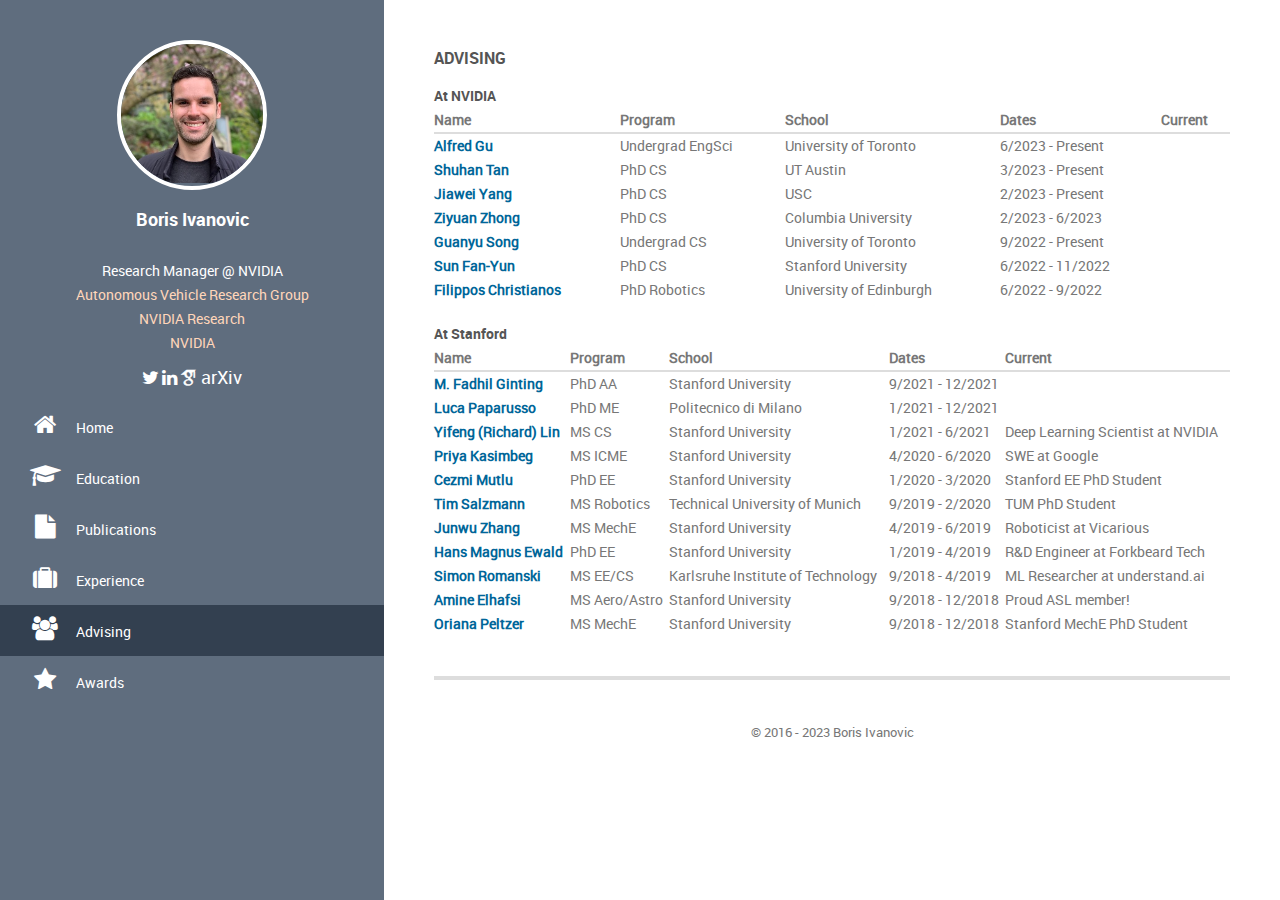
==== commit a59475a1: "Big update post-summer." ====
--- a/advising.html
+++ b/advising.html
@@ -56,7 +56,7 @@
                             </div>
                             <div class="profile-content">
                                 <h3 class="profile-title">Boris Ivanovic</h3>
-                                <p class="profile-description">Research Scientist @ NVIDIA</p>
+                                <p class="profile-description">Research Manager @ NVIDIA</p>
                                 <p class="profile-description"><br /></p>
                                 <div class="social-icons">
                                     <ul>
@@ -93,7 +93,7 @@
                 <h3 class="profile-title">Boris Ivanovic</h3>
                 <!-- <p class="profile-description">borisi (at) stanford (dot) edu</p> -->
                 <p class="profile-description"><br /></p>
-                <p class="profile-description">Research Scientist @ NVIDIA</p>
+                <p class="profile-description">Research Manager @ NVIDIA</p>
                 <p class="profile-description"><a href="https://nvr-avg.github.io/" target="_blank">Autonomous Vehicle Research Group</a></p>
                 <p class="profile-description"><a href="https://www.nvidia.com/en-us/research/" target="_blank">NVIDIA Research</a></p>
                 <p class="profile-description"><a href="https://www.nvidia.com/en-us/" target="_blank">NVIDIA</a></p>
@@ -137,6 +137,30 @@
                                 <th>Current</th>
                               </tr>
                               <tr>
+                                <th><a href="https://www.linkedin.com/in/alfred-gu-9902831a0/" target="_blank">Alfred Gu</a></th>
+                                <td>Undergrad EngSci</td>
+                                <td>University of Toronto</td>
+                                <td>6/2023 - Present</td>
+                              </tr>
+                              <tr>
+                                <th><a href="https://ariostgx.github.io/website/" target="_blank">Shuhan Tan</a></th>
+                                <td>PhD CS</td>
+                                <td>UT Austin</td>
+                                <td>3/2023 - Present</td>
+                              </tr>
+                              <tr>
+                                <th><a href="https://jiawei-yang.github.io/" target="_blank">Jiawei Yang</a></th>
+                                <td>PhD CS</td>
+                                <td>USC</td>
+                                <td>2/2023 - Present</td>
+                              </tr>
+                              <tr>
+                                <th><a href="https://aiasd.github.io/" target="_blank">Ziyuan Zhong</a></th>
+                                <td>PhD CS</td>
+                                <td>Columbia University</td>
+                                <td>2/2023 - 6/2023</td>
+                              </tr>
+                              <tr>
                                 <th><a href="https://www.linkedin.com/in/guanyu-song-a53a811ba/" target="_blank">Guanyu Song</a></th>
                                 <td>Undergrad CS</td>
                                 <td>University of Toronto</td>
